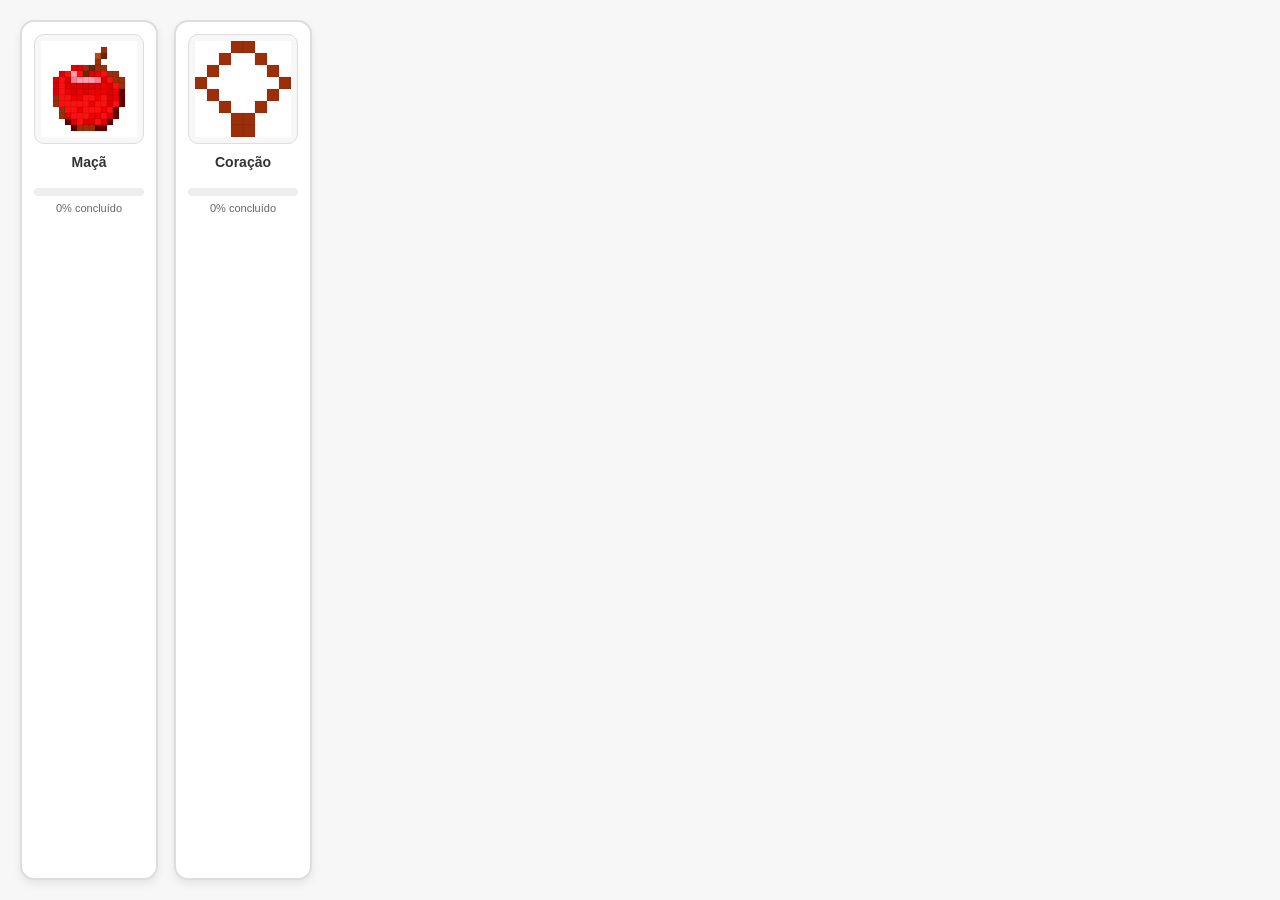
==== index.html @ d182ca1e "Rename PixelColors.html to index.html" ====
<!DOCTYPE html>
<html lang="pt-BR">
<head>
<meta charset="UTF-8">
<meta name="viewport" content="width=device-width,initial-scale=1.0">
<title>Pixel Color</title>
<link rel="stylesheet" href="styles.css">
</head>

<body>

<div id="game">
    <div id="menuNivel" class="visible"></div>

    <div id="gameBoard" class="hidden">
        <div id="gameHeader">
            <button id="backButton" type="button">Voltar ao menu</button>
            <div id="levelTitle"></div>
        </div>

        <div id="boardArea">
            <div id="board"></div>
        </div>

        <div id="palette"></div>

        <div id="credits">
            Pixel Color • Escolha uma cor e toque nos quadradinhos corretos
        </div>
    </div>
</div>

<script src="script.js"></script>

</body>
</html>
---- styles.css ----
*{
    box-sizing:border-box;
    margin:0;
    padding:0;
    user-select:none;
    -webkit-user-select:none;
}

body{
    width:100vw;
    height:100vh;
    overflow:hidden;
    background:#f7f7f7;
    font-family:Arial,sans-serif;
}

#game{
    width:100%;
    height:100%;
    display:flex;
    flex-direction:column;
}

#menuNivel{
    flex:1;
    display:grid;
    grid-template-columns:repeat(auto-fit,minmax(170px,1fr));
    gap:16px;
    padding:20px;
    overflow:auto;
    align-content:start;
}

#menuNivel .nivelCard{
    background:white;
    border:2px solid #ddd;
    border-radius:14px;
    padding:12px;
    display:flex;
    flex-direction:column;
    align-items:center;
    gap:10px;
    cursor:pointer;
    box-shadow:0 4px 8px rgba(0,0,0,.08);
    transition:transform .15s ease, box-shadow .15s ease;
}

#menuNivel .nivelCard:hover{
    transform:translateY(-2px);
    box-shadow:0 8px 16px rgba(0,0,0,.12);
}

#menuNivel .miniatura{
    width:100%;
    aspect-ratio:1/1;
    border-radius:10px;
    background:#f7f7f7;
    border:1px solid #ddd;
    overflow:hidden;
    padding:6px;
}

#menuNivel .miniatura canvas{
    width:100%;
    height:100%;
    display:block;
    image-rendering:pixelated;
}

#menuNivel .nivelCard strong{
    font-size:14px;
    text-align:center;
    color:#333;
}

.nivelProgress{
    width:100%;
    display:flex;
    flex-direction:column;
    gap:6px;
    margin-top:8px;
}

.nivelProgress .progressBar{
    width:100%;
    height:8px;
    background:#eee;
    border-radius:999px;
    overflow:hidden;
}

.nivelProgress .progressFill{
    height:100%;
    background:linear-gradient(90deg, #3b82f6, #0f63d9);
    border-radius:999px;
    transition:width .3s ease;
}

.nivelProgress small{
    font-size:11px;
    color:#666;
    text-align:center;
}

#gameBoard.hidden,
#menuNivel.hidden{
    display:none;
}

#gameBoard.visible,
#menuNivel.visible{
    display:flex;
}

#gameBoard{
    flex:1;
    flex-direction:column;
}

#gameHeader{
    display:flex;
    align-items:center;
    justify-content:space-between;
    gap:12px;
    padding:10px 14px;
    background:white;
    border-bottom:1px solid #ddd;
}

#backButton{
    border:none;
    background:#3b82f6;
    color:white;
    padding:10px 14px;
    border-radius:999px;
    cursor:pointer;
    font-weight:700;
    transition:transform .15s ease, filter .15s ease;
}

#backButton:hover{
    filter:brightness(1.05);
    transform:translateY(-1px);
}

#levelTitle{
    flex:1;
    text-align:right;
    font-size:14px;
    color:#333;
}

#boardArea{
    flex:1;
    display:flex;
    align-items:center;
    justify-content:center;
    padding:10px;
    overflow:auto;
}

#board{
    display:grid;
    background:#ddd;
    border:2px solid #999;
    max-width:96vw;
    max-height:70vh;
    aspect-ratio:1/1;
}

.cell{
    border:1px solid rgba(0,0,0,.25);
    background:#fff;
    display:flex;
    align-items:center;
    justify-content:center;
    font-weight:bold;
    font-size:clamp(10px,3vw,22px);
    color:#555;
    transition:.12s;
}

.cell.blank{
    background:#fff;
    color:transparent;
}

.cell.hint{
    background:#d8d8d8;
}

.cell.painted{
    color:transparent;
}

.cell.wrong{
    animation:shake .25s;
}

@keyframes shake{
    0%{transform:translateX(0)}
    25%{transform:translateX(-4px)}
    50%{transform:translateX(4px)}
    75%{transform:translateX(-4px)}
    100%{transform:translateX(0)}
}

#palette{
    border-top:2px solid #aaa;
    background:white;
    padding:10px;
    display:grid;
    grid-template-columns:repeat(5,1fr);
    gap:8px;
}

.colorBtn{
    height:54px;
    border:3px solid transparent;
    border-radius:10px;
    color:white;
    font-size:20px;
    font-weight:bold;
    text-shadow:1px 1px 2px black;
    display:flex;
    flex-direction:column;
    align-items:center;
    justify-content:center;
}

.colorBtn small{
    font-size:11px;
    margin-top:2px;
}

.colorBtn.active{
    border-color:#111;
    transform:scale(.95);
}

#credits{
    background:#eee;
    color:#555;
    text-align:center;
    font-size:12px;
    padding:6px;
}

@media (max-width:600px){
    #menuNivel{
        grid-template-columns:repeat(2,minmax(0,1fr));
        gap:10px;
        padding:12px;
    }

    #menuNivel .nivelCard{
        padding:10px;
    }

    #menuNivel .miniatura{
        padding:4px;
    }

    #boardArea{
        padding:6px;
    }
}
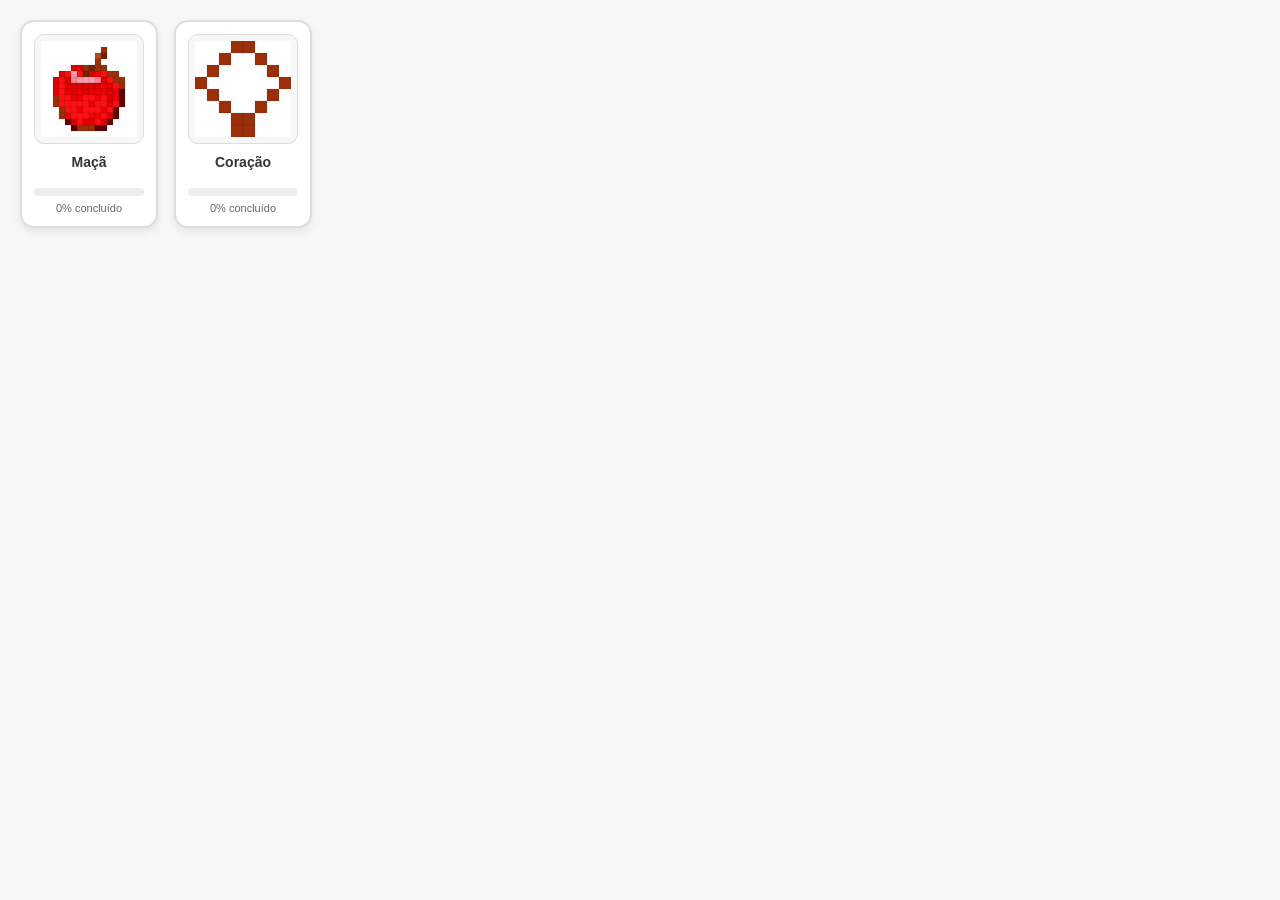
==== commit 85abc5be: "Rename PixelColors.html to index.html" ====
--- a/index.html
+++ b/index.html
@@ -22,7 +22,12 @@
             <div id="board"></div>
         </div>
 
-        <div id="palette"></div>
+        <div id="paletteContainer">
+            <div id="paletteHandle">
+                <span>Paleta de cores</span>
+            </div>
+            <div id="palette"></div>
+        </div>
 
         <div id="credits">
             Pixel Color • Escolha uma cor e toque nos quadradinhos corretos
--- a/styles.css
+++ b/styles.css
@@ -43,6 +43,7 @@
     cursor:pointer;
     box-shadow:0 4px 8px rgba(0,0,0,.08);
     transition:transform .15s ease, box-shadow .15s ease;
+    align-self:start;
 }
 
 #menuNivel .nivelCard:hover{
@@ -115,6 +116,8 @@
 #gameBoard{
     flex:1;
     flex-direction:column;
+    position:relative;
+    min-height:0;
 }
 
 #gameHeader{
@@ -125,6 +128,7 @@
     padding:10px 14px;
     background:white;
     border-bottom:1px solid #ddd;
+    z-index:1;
 }
 
 #backButton{
@@ -156,6 +160,7 @@
     align-items:center;
     justify-content:center;
     padding:10px;
+    padding-bottom:110px;
     overflow:auto;
 }
 
@@ -168,6 +173,92 @@
     aspect-ratio:1/1;
 }
 
+#paletteContainer{
+    position:absolute;
+    left:0;
+    right:0;
+    bottom:0;
+    display:flex;
+    justify-content:center;
+    align-items:flex-end;
+    pointer-events:none;
+    z-index:5;
+}
+
+#paletteHandle{
+    position:absolute;
+    top:0;
+    left:50%;
+    transform:translateX(-50%);
+    width:min(240px,90%);
+    height:34px;
+    background:#f2f2f2;
+    border:1px solid #d1d5db;
+    border-radius:999px;
+    display:flex;
+    align-items:center;
+    justify-content:center;
+    font-size:12px;
+    color:#4b5563;
+    cursor:pointer;
+    pointer-events:auto;
+    touch-action:none;
+    box-shadow:0 -4px 16px rgba(0,0,0,.08);
+}
+
+#palette{
+    position:absolute;
+    bottom:0;
+    left:50%;
+    transform:translate(-50%, calc(100% - 34px));
+    width:min(96vw, 640px);
+    max-width:100%;
+    max-height:38vh;
+    background:white;
+    border-top:1px solid #ddd;
+    padding:16px 14px 22px;
+    display:grid;
+    grid-template-columns:repeat(auto-fit,minmax(60px,1fr));
+    gap:10px;
+    border-radius:16px 16px 0 0;
+    box-shadow:0 -20px 40px rgba(0,0,0,.12);
+    transition:transform .25s ease;
+    overflow:auto;
+    pointer-events:auto;
+}
+
+#palette.open{
+    transform:translate(-50%, 0);
+}
+
+#credits{
+    background:#eee;
+    color:#555;
+    text-align:center;
+    font-size:12px;
+    padding:6px;
+    margin:0 8px 8px;
+}
+
+.nivelCard.completed{
+    border-color:#22c55e;
+}
+
+.nivelCard.completed .nivelBadge{
+    background:#22c55e;
+    color:white;
+}
+
+.nivelBadge{
+    margin-top:4px;
+    padding:4px 10px;
+    border-radius:999px;
+    font-size:11px;
+    font-weight:700;
+    letter-spacing:.02em;
+    border:1px solid transparent;
+}
+
 .cell{
     border:1px solid rgba(0,0,0,.25);
     background:#fff;
@@ -206,18 +297,17 @@
 }
 
 #palette{
-    border-top:2px solid #aaa;
     background:white;
-    padding:10px;
+    padding:10px 6px 16px;
     display:grid;
-    grid-template-columns:repeat(5,1fr);
-    gap:8px;
+    grid-template-columns:repeat(auto-fit,minmax(64px,1fr));
+    gap:10px;
 }
 
 .colorBtn{
-    height:54px;
+    min-height:64px;
     border:3px solid transparent;
-    border-radius:10px;
+    border-radius:14px;
     color:white;
     font-size:20px;
     font-weight:bold;
@@ -226,6 +316,7 @@
     flex-direction:column;
     align-items:center;
     justify-content:center;
+    transition:transform .15s ease, border-color .15s ease;
 }
 
 .colorBtn small{
